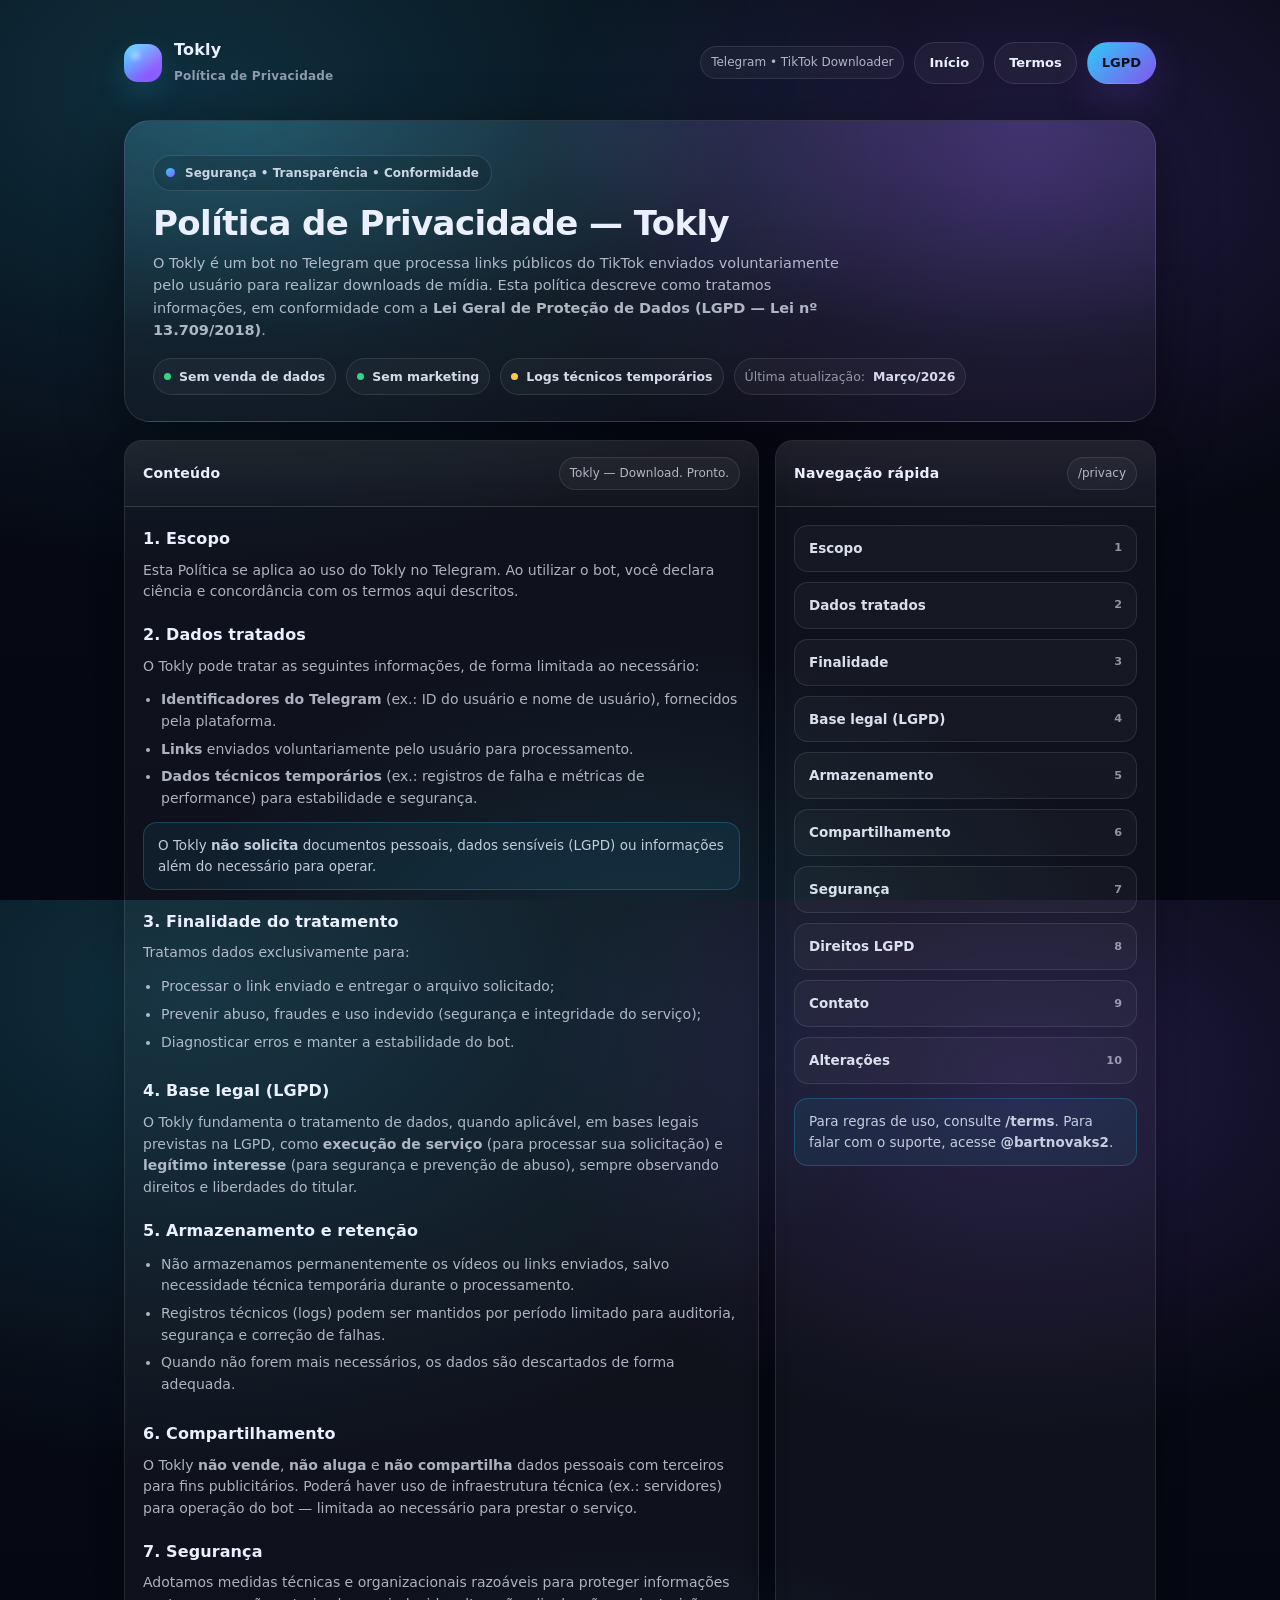
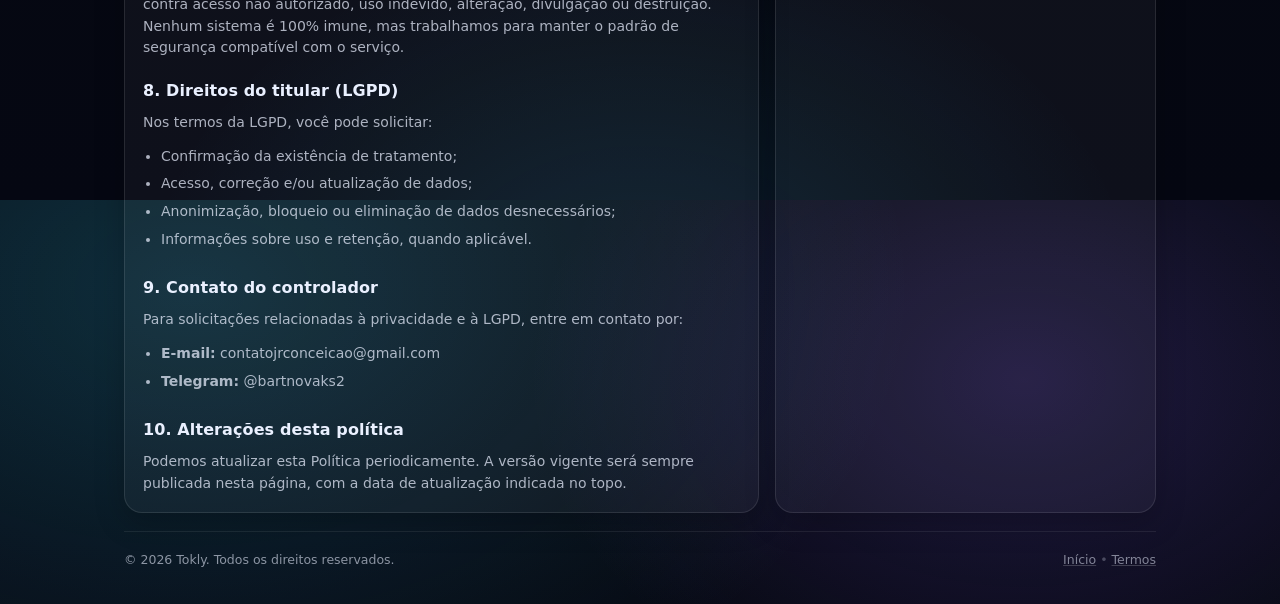
==== privacy/index.html @ ea81071b "Site do Tokly (home, privacy, terms)" ====
<!doctype html>
<html lang="pt-BR">
<head>
  <meta charset="utf-8" />
  <meta name="viewport" content="width=device-width,initial-scale=1" />
  <meta name="description" content="Política de Privacidade do Tokly — Bot de download de vídeos do TikTok no Telegram." />
  <title>Política de Privacidade — Tokly</title>

  <style>
    :root{
      --bg: #070A12;
      --text:#EAF0FF;
      --muted: rgba(234,240,255,.72);
      --muted2: rgba(234,240,255,.58);
      --line: rgba(255,255,255,.10);
      --card: rgba(255,255,255,.06);
      --card2: rgba(255,255,255,.10);
      --accent1:#31D3FF;
      --accent2:#8B5CFF;
      --ok:#32D583;
      --warn:#FEC84B;

      --radius: 18px;
      --shadow: 0 18px 60px rgba(0,0,0,.45);
      --max: 1080px;
    }

    *{box-sizing:border-box}
    html,body{height:100%}
    body{
      margin:0;
      font-family: ui-sans-serif, system-ui, -apple-system, Segoe UI, Roboto, Helvetica, Arial, "Apple Color Emoji","Segoe UI Emoji";
      background:
        radial-gradient(1200px 800px at 15% 10%, rgba(49,211,255,.18), transparent 60%),
        radial-gradient(900px 650px at 80% 20%, rgba(139,92,255,.20), transparent 55%),
        radial-gradient(900px 650px at 50% 110%, rgba(49,211,255,.12), transparent 55%),
        linear-gradient(180deg, var(--bg) 0%, #050712 100%);
      color:var(--text);
      line-height:1.55;
    }

    a{color:inherit}
    .wrap{max-width:var(--max); margin:0 auto; padding:24px}

    .topbar{
      display:flex; align-items:center; justify-content:space-between;
      gap:16px; padding:14px 0;
    }
    .brand{display:flex; align-items:center; gap:12px; font-weight:850; letter-spacing:.2px}
    .logo{
      width:38px; height:38px; border-radius:14px;
      background:
        radial-gradient(14px 14px at 30% 30%, rgba(255,255,255,.35), transparent 55%),
        linear-gradient(135deg, var(--accent1) 0%, var(--accent2) 70%);
      box-shadow: 0 12px 30px rgba(49,211,255,.16);
      position:relative; overflow:hidden;
    }
    .logo::after{
      content:"";
      position:absolute; inset:-2px;
      background: radial-gradient(120px 60px at 40% 0%, rgba(255,255,255,.25), transparent 55%);
      transform: rotate(-8deg);
    }

    .tag{
      font-size:12px; color:var(--muted);
      border:1px solid var(--line);
      background:rgba(255,255,255,.04);
      padding:6px 10px;
      border-radius:999px;
      white-space:nowrap;
    }

    .btn{
      display:inline-flex; align-items:center; justify-content:center;
      padding:10px 14px;
      border:1px solid var(--line);
      border-radius:999px;
      background:rgba(255,255,255,.04);
      color:var(--text);
      font-weight:700;
      font-size:13px;
      text-decoration:none;
      transition: transform .15s ease, background .15s ease, border-color .15s ease;
    }
    .btn:hover{transform: translateY(-1px); background:rgba(255,255,255,.06); border-color:rgba(255,255,255,.16)}
    .btn.primary{
      border-color: transparent;
      background: linear-gradient(135deg, rgba(49,211,255,.95), rgba(139,92,255,.92));
      color:#061021;
      box-shadow: 0 14px 40px rgba(139,92,255,.18);
    }

    .hero{
      margin-top:18px;
      border:1px solid var(--line);
      background:
        linear-gradient(180deg, rgba(255,255,255,.06), rgba(255,255,255,.03)),
        radial-gradient(900px 400px at 12% 0%, rgba(49,211,255,.20), transparent 55%),
        radial-gradient(900px 400px at 88% 0%, rgba(139,92,255,.22), transparent 55%);
      border-radius: calc(var(--radius) + 8px);
      box-shadow: var(--shadow);
      overflow:hidden;
    }
    .hero-inner{padding:34px 28px 26px}

    .kicker{
      display:inline-flex; gap:10px; align-items:center;
      font-size:12px; font-weight:800;
      color:rgba(234,240,255,.85);
      border:1px solid rgba(255,255,255,.12);
      background:rgba(0,0,0,.15);
      padding:8px 12px;
      border-radius:999px;
    }
    .kicker i{
      width:9px; height:9px; border-radius:999px;
      background: linear-gradient(135deg, var(--accent1), var(--accent2));
      box-shadow: 0 0 18px rgba(49,211,255,.35);
      display:inline-block;
    }

    h1{margin:14px 0 10px; font-size:34px; line-height:1.08; letter-spacing:-.6px}
    .sub{color:var(--muted); margin:0; max-width:75ch; font-size:14.5px}

    .meta{
      margin-top:16px;
      display:flex; flex-wrap:wrap; gap:10px;
      color:var(--muted2);
      font-size:12.5px;
    }
    .chip{
      display:inline-flex; align-items:center; gap:8px;
      padding:8px 10px;
      border-radius:999px;
      border:1px solid var(--line);
      background: rgba(255,255,255,.035);
    }
    .chip b{color:rgba(234,240,255,.9); font-weight:800}
    .dot{width:7px; height:7px; border-radius:99px; background:rgba(255,255,255,.25)}
    .dot.ok{background: var(--ok)}
    .dot.warn{background: var(--warn)}

    .grid{
      margin-top:18px;
      display:grid;
      grid-template-columns: 1.25fr .75fr;
      gap:16px;
    }

    .card{
      border:1px solid var(--line);
      background: rgba(255,255,255,.04);
      border-radius: var(--radius);
      box-shadow: 0 10px 30px rgba(0,0,0,.22);
      overflow:hidden;
    }
    .card .head{
      padding:16px 18px;
      border-bottom:1px solid var(--line);
      display:flex; align-items:center; justify-content:space-between;
      gap:12px;
      background: linear-gradient(180deg, rgba(255,255,255,.06), rgba(255,255,255,.02));
    }
    .card .head h2{
      margin:0;
      font-size:14px;
      letter-spacing:.2px;
      font-weight:850;
    }
    .card .body{padding:18px}
    .card p{margin:0 0 12px; color:var(--muted); font-size:14px}
    .card p:last-child{margin-bottom:0}
    .card ul{margin:10px 0 0; padding-left:18px; color:var(--muted); font-size:14px}
    .card li{margin:6px 0}

    .toc a{
      display:flex; align-items:center; justify-content:space-between;
      padding:12px 14px;
      border:1px solid var(--line);
      border-radius: 14px;
      background: rgba(255,255,255,.03);
      margin-bottom:10px;
      color:rgba(234,240,255,.92);
      font-weight:780;
      font-size:13.5px;
      text-decoration:none;
      transition: transform .15s ease, background .15s ease, border-color .15s ease;
    }
    .toc a:hover{transform: translateY(-1px); background: rgba(255,255,255,.05); border-color: rgba(255,255,255,.16)}
    .toc small{color:var(--muted2); font-weight:700}

    .section{scroll-margin-top: 18px; padding-top: 2px}

    .note{
      margin-top:12px;
      padding:12px 14px;
      border-radius: 14px;
      border:1px solid rgba(49,211,255,.22);
      background: rgba(49,211,255,.07);
      color: rgba(234,240,255,.82);
      font-size: 13.5px;
    }

    .footer{
      margin-top:18px;
      padding:18px 0 10px;
      color: var(--muted2);
      font-size: 12.5px;
      display:flex;
      flex-wrap:wrap;
      gap:10px;
      justify-content:space-between;
      align-items:center;
      border-top:1px solid rgba(255,255,255,.08);
    }
    .footer a{opacity:.9; text-decoration:underline; text-decoration-color: rgba(255,255,255,.22); color:inherit}
    .footer a:hover{opacity:1}

    @media (max-width: 920px){
      .grid{grid-template-columns: 1fr}
      h1{font-size:30px}
      .hero-inner{padding:28px 20px 22px}
    }
  </style>
</head>

<body>
  <div class="wrap">
    <header class="topbar">
      <div class="brand" aria-label="Tokly">
        <div class="logo" aria-hidden="true"></div>
        <div>
          <span>Tokly</span><br/>
          <span style="font-size:12px;color:var(--muted2)">Política de Privacidade</span>
        </div>
      </div>

      <div style="display:flex; gap:10px; align-items:center">
        <span class="tag">Telegram • TikTok Downloader</span>
        <a class="btn" href="/">Início</a>
        <a class="btn" href="/terms">Termos</a>
        <a class="btn primary" href="#direitos">LGPD</a>
      </div>
    </header>

    <section class="hero">
      <div class="hero-inner">
        <div class="kicker"><i></i> Segurança • Transparência • Conformidade</div>
        <h1>Política de Privacidade — Tokly</h1>
        <p class="sub">
          O Tokly é um bot no Telegram que processa links públicos do TikTok enviados voluntariamente pelo usuário
          para realizar downloads de mídia. Esta política descreve como tratamos informações, em conformidade com a
          <b>Lei Geral de Proteção de Dados (LGPD — Lei nº 13.709/2018)</b>.
        </p>

        <div class="meta" role="list">
          <div class="chip" role="listitem"><span class="dot ok"></span> <b>Sem venda de dados</b></div>
          <div class="chip" role="listitem"><span class="dot ok"></span> <b>Sem marketing</b></div>
          <div class="chip" role="listitem"><span class="dot warn"></span> <b>Logs técnicos temporários</b></div>
          <div class="chip" role="listitem">Última atualização: <b>Março/2026</b></div>
        </div>
      </div>
    </section>

    <div class="grid">
      <main class="card" aria-label="Conteúdo da política">
        <div class="head">
          <h2>Conteúdo</h2>
          <span class="tag">Tokly — Download. Pronto.</span>
        </div>

        <div class="body">
          <section id="escopo" class="section">
            <h3 style="margin:0 0 8px;font-size:16px;letter-spacing:.1px">1. Escopo</h3>
            <p>
              Esta Política se aplica ao uso do Tokly no Telegram. Ao utilizar o bot, você declara ciência e concordância
              com os termos aqui descritos.
            </p>
          </section>

          <section id="dados" class="section">
            <h3 style="margin:18px 0 8px;font-size:16px;letter-spacing:.1px">2. Dados tratados</h3>
            <p>O Tokly pode tratar as seguintes informações, de forma limitada ao necessário:</p>
            <ul>
              <li><b>Identificadores do Telegram</b> (ex.: ID do usuário e nome de usuário), fornecidos pela plataforma.</li>
              <li><b>Links</b> enviados voluntariamente pelo usuário para processamento.</li>
              <li><b>Dados técnicos temporários</b> (ex.: registros de falha e métricas de performance) para estabilidade e segurança.</li>
            </ul>
            <div class="note">
              O Tokly <b>não solicita</b> documentos pessoais, dados sensíveis (LGPD) ou informações além do necessário para operar.
            </div>
          </section>

          <section id="finalidade" class="section">
            <h3 style="margin:18px 0 8px;font-size:16px;letter-spacing:.1px">3. Finalidade do tratamento</h3>
            <p>Tratamos dados exclusivamente para:</p>
            <ul>
              <li>Processar o link enviado e entregar o arquivo solicitado;</li>
              <li>Prevenir abuso, fraudes e uso indevido (segurança e integridade do serviço);</li>
              <li>Diagnosticar erros e manter a estabilidade do bot.</li>
            </ul>
          </section>

          <section id="baselegal" class="section">
            <h3 style="margin:18px 0 8px;font-size:16px;letter-spacing:.1px">4. Base legal (LGPD)</h3>
            <p>
              O Tokly fundamenta o tratamento de dados, quando aplicável, em bases legais previstas na LGPD,
              como <b>execução de serviço</b> (para processar sua solicitação) e <b>legítimo interesse</b> (para segurança e prevenção de abuso),
              sempre observando direitos e liberdades do titular.
            </p>
          </section>

          <section id="armazenamento" class="section">
            <h3 style="margin:18px 0 8px;font-size:16px;letter-spacing:.1px">5. Armazenamento e retenção</h3>
            <ul>
              <li>Não armazenamos permanentemente os vídeos ou links enviados, salvo necessidade técnica temporária durante o processamento.</li>
              <li>Registros técnicos (logs) podem ser mantidos por período limitado para auditoria, segurança e correção de falhas.</li>
              <li>Quando não forem mais necessários, os dados são descartados de forma adequada.</li>
            </ul>
          </section>

          <section id="compartilhamento" class="section">
            <h3 style="margin:18px 0 8px;font-size:16px;letter-spacing:.1px">6. Compartilhamento</h3>
            <p>
              O Tokly <b>não vende</b>, <b>não aluga</b> e <b>não compartilha</b> dados pessoais com terceiros para fins publicitários.
              Poderá haver uso de infraestrutura técnica (ex.: servidores) para operação do bot — limitada ao necessário para prestar o serviço.
            </p>
          </section>

          <section id="seguranca" class="section">
            <h3 style="margin:18px 0 8px;font-size:16px;letter-spacing:.1px">7. Segurança</h3>
            <p>
              Adotamos medidas técnicas e organizacionais razoáveis para proteger informações contra acesso não autorizado,
              uso indevido, alteração, divulgação ou destruição. Nenhum sistema é 100% imune, mas trabalhamos para manter o padrão
              de segurança compatível com o serviço.
            </p>
          </section>

          <section id="direitos" class="section">
            <h3 style="margin:18px 0 8px;font-size:16px;letter-spacing:.1px">8. Direitos do titular (LGPD)</h3>
            <p>Nos termos da LGPD, você pode solicitar:</p>
            <ul>
              <li>Confirmação da existência de tratamento;</li>
              <li>Acesso, correção e/ou atualização de dados;</li>
              <li>Anonimização, bloqueio ou eliminação de dados desnecessários;</li>
              <li>Informações sobre uso e retenção, quando aplicável.</li>
            </ul>
          </section>

          <section id="contato" class="section">
            <h3 style="margin:18px 0 8px;font-size:16px;letter-spacing:.1px">9. Contato do controlador</h3>
            <p>Para solicitações relacionadas à privacidade e à LGPD, entre em contato por:</p>
            <ul>
              <li><b>E-mail:</b> contatojrconceicao@gmail.com</li>
              <li><b>Telegram:</b> @bartnovaks2</li>
            </ul>
          </section>

          <section id="alteracoes" class="section">
            <h3 style="margin:18px 0 8px;font-size:16px;letter-spacing:.1px">10. Alterações desta política</h3>
            <p>
              Podemos atualizar esta Política periodicamente. A versão vigente será sempre publicada nesta página,
              com a data de atualização indicada no topo.
            </p>
          </section>
        </div>
      </main>

      <aside class="card" aria-label="Navegação rápida">
        <div class="head">
          <h2>Navegação rápida</h2>
          <span class="tag">/privacy</span>
        </div>
        <div class="body toc">
          <a href="#escopo">Escopo <small>1</small></a>
          <a href="#dados">Dados tratados <small>2</small></a>
          <a href="#finalidade">Finalidade <small>3</small></a>
          <a href="#baselegal">Base legal (LGPD) <small>4</small></a>
          <a href="#armazenamento">Armazenamento <small>5</small></a>
          <a href="#compartilhamento">Compartilhamento <small>6</small></a>
          <a href="#seguranca">Segurança <small>7</small></a>
          <a href="#direitos">Direitos LGPD <small>8</small></a>
          <a href="#contato">Contato <small>9</small></a>
          <a href="#alteracoes">Alterações <small>10</small></a>

          <div class="note" style="margin-top:14px">
            Para regras de uso, consulte <b>/terms</b>. Para falar com o suporte, acesse <b>@bartnovaks2</b>.
          </div>
        </div>
      </aside>
    </div>

    <footer class="footer">
      <div>© <span id="y"></span> Tokly. Todos os direitos reservados.</div>
      <div>
        <a href="/">Início</a>
        <span style="opacity:.45"> • </span>
        <a href="/terms">Termos</a>
      </div>
    </footer>
  </div>

  <script>
    document.getElementById("y").textContent = new Date().getFullYear();
  </script>
</body>
</html>
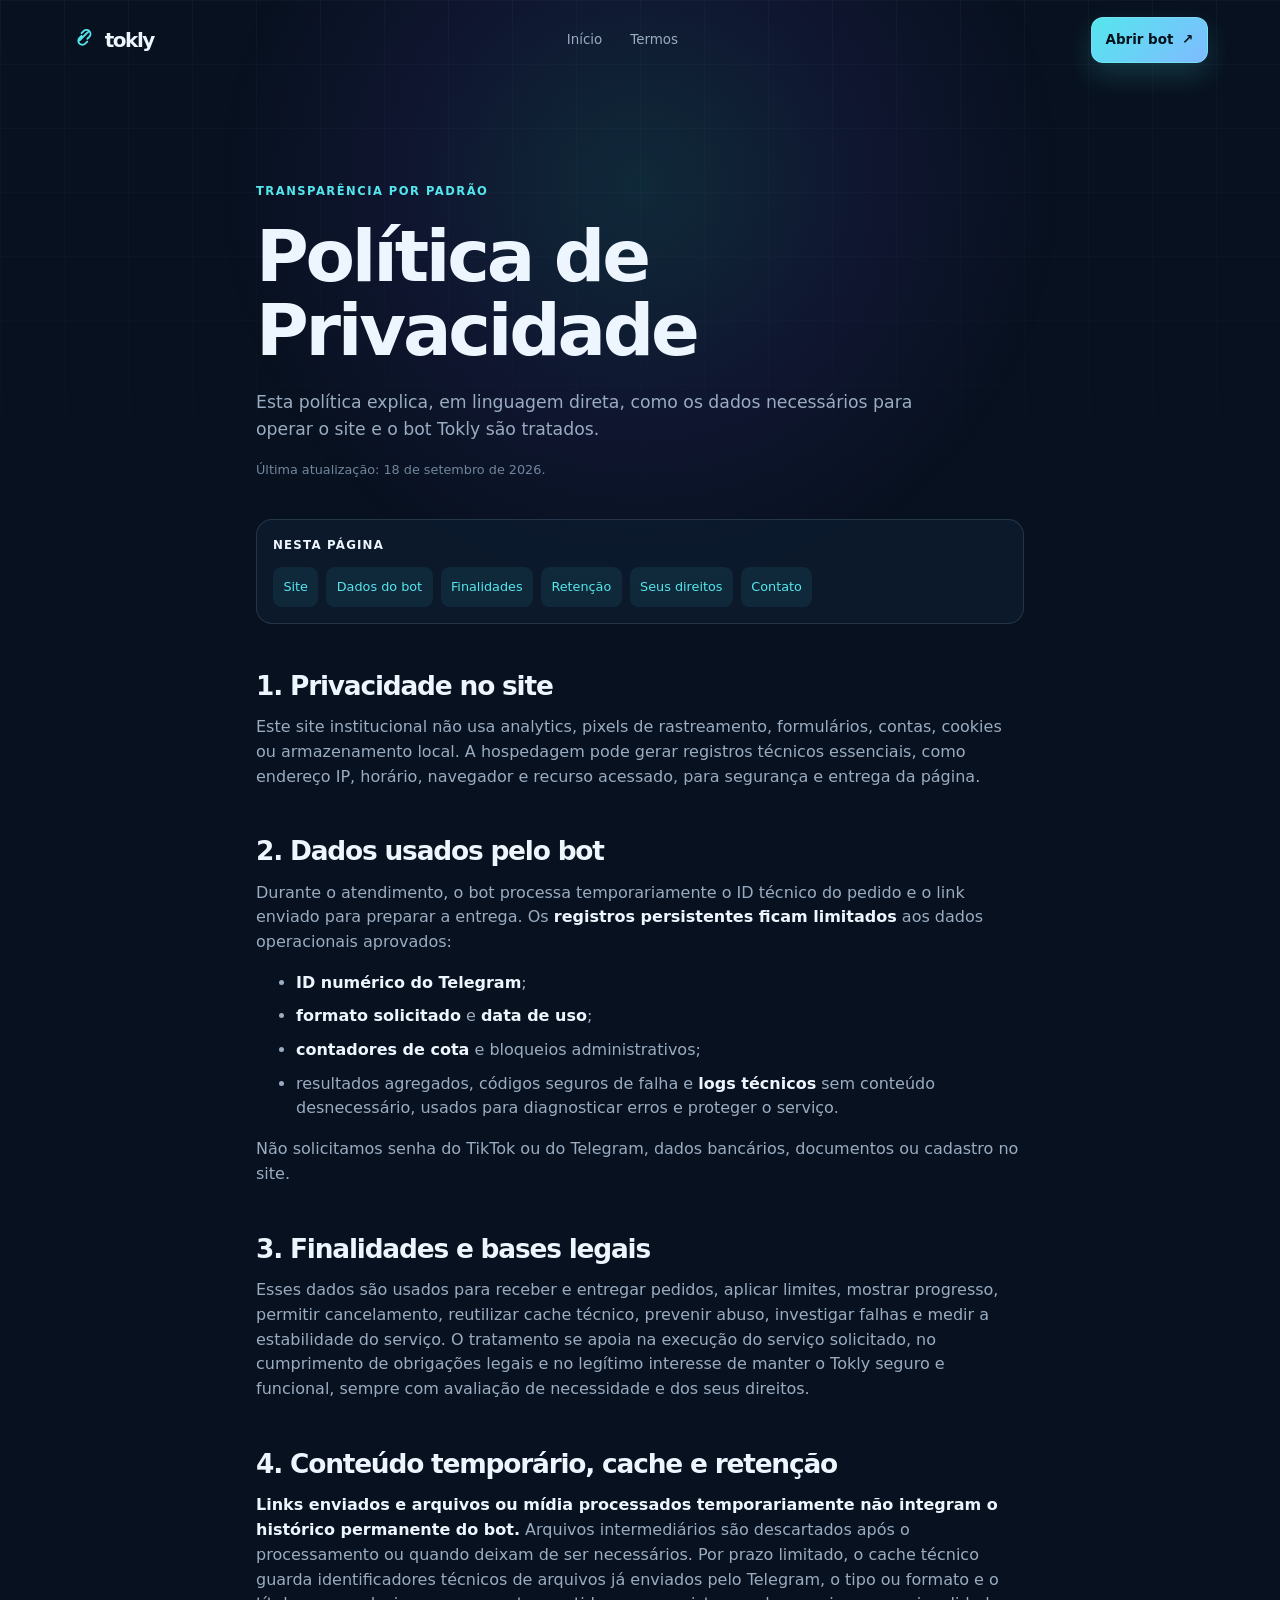
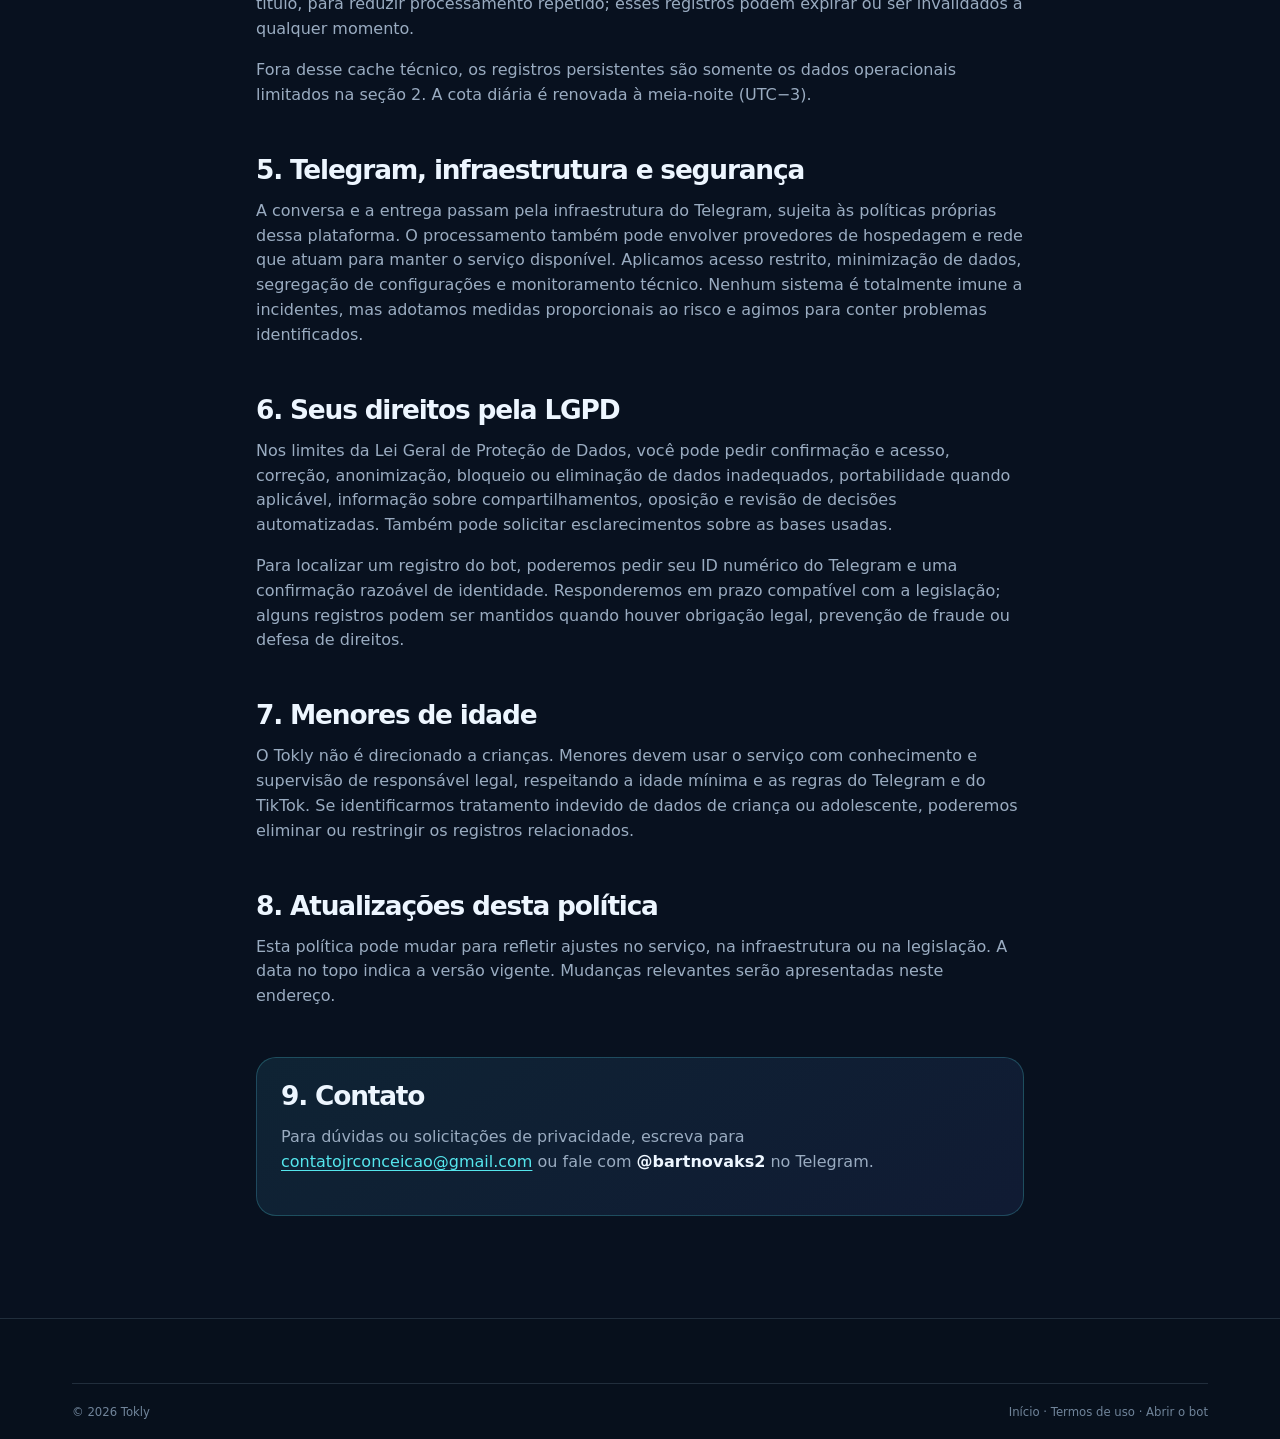
==== commit 547ba8c3: "Atualiza site do Tokly" ====
--- a/privacy/index.html
+++ b/privacy/index.html
@@ -1,408 +1,70 @@
 <!doctype html>
 <html lang="pt-BR">
-<head>
-  <meta charset="utf-8" />
-  <meta name="viewport" content="width=device-width,initial-scale=1" />
-  <meta name="description" content="Política de Privacidade do Tokly — Bot de download de vídeos do TikTok no Telegram." />
-  <title>Política de Privacidade — Tokly</title>
-
-  <style>
-    :root{
-      --bg: #070A12;
-      --text:#EAF0FF;
-      --muted: rgba(234,240,255,.72);
-      --muted2: rgba(234,240,255,.58);
-      --line: rgba(255,255,255,.10);
-      --card: rgba(255,255,255,.06);
-      --card2: rgba(255,255,255,.10);
-      --accent1:#31D3FF;
-      --accent2:#8B5CFF;
-      --ok:#32D583;
-      --warn:#FEC84B;
-
-      --radius: 18px;
-      --shadow: 0 18px 60px rgba(0,0,0,.45);
-      --max: 1080px;
-    }
-
-    *{box-sizing:border-box}
-    html,body{height:100%}
-    body{
-      margin:0;
-      font-family: ui-sans-serif, system-ui, -apple-system, Segoe UI, Roboto, Helvetica, Arial, "Apple Color Emoji","Segoe UI Emoji";
-      background:
-        radial-gradient(1200px 800px at 15% 10%, rgba(49,211,255,.18), transparent 60%),
-        radial-gradient(900px 650px at 80% 20%, rgba(139,92,255,.20), transparent 55%),
-        radial-gradient(900px 650px at 50% 110%, rgba(49,211,255,.12), transparent 55%),
-        linear-gradient(180deg, var(--bg) 0%, #050712 100%);
-      color:var(--text);
-      line-height:1.55;
-    }
-
-    a{color:inherit}
-    .wrap{max-width:var(--max); margin:0 auto; padding:24px}
-
-    .topbar{
-      display:flex; align-items:center; justify-content:space-between;
-      gap:16px; padding:14px 0;
-    }
-    .brand{display:flex; align-items:center; gap:12px; font-weight:850; letter-spacing:.2px}
-    .logo{
-      width:38px; height:38px; border-radius:14px;
-      background:
-        radial-gradient(14px 14px at 30% 30%, rgba(255,255,255,.35), transparent 55%),
-        linear-gradient(135deg, var(--accent1) 0%, var(--accent2) 70%);
-      box-shadow: 0 12px 30px rgba(49,211,255,.16);
-      position:relative; overflow:hidden;
-    }
-    .logo::after{
-      content:"";
-      position:absolute; inset:-2px;
-      background: radial-gradient(120px 60px at 40% 0%, rgba(255,255,255,.25), transparent 55%);
-      transform: rotate(-8deg);
-    }
-
-    .tag{
-      font-size:12px; color:var(--muted);
-      border:1px solid var(--line);
-      background:rgba(255,255,255,.04);
-      padding:6px 10px;
-      border-radius:999px;
-      white-space:nowrap;
-    }
-
-    .btn{
-      display:inline-flex; align-items:center; justify-content:center;
-      padding:10px 14px;
-      border:1px solid var(--line);
-      border-radius:999px;
-      background:rgba(255,255,255,.04);
-      color:var(--text);
-      font-weight:700;
-      font-size:13px;
-      text-decoration:none;
-      transition: transform .15s ease, background .15s ease, border-color .15s ease;
-    }
-    .btn:hover{transform: translateY(-1px); background:rgba(255,255,255,.06); border-color:rgba(255,255,255,.16)}
-    .btn.primary{
-      border-color: transparent;
-      background: linear-gradient(135deg, rgba(49,211,255,.95), rgba(139,92,255,.92));
-      color:#061021;
-      box-shadow: 0 14px 40px rgba(139,92,255,.18);
-    }
-
-    .hero{
-      margin-top:18px;
-      border:1px solid var(--line);
-      background:
-        linear-gradient(180deg, rgba(255,255,255,.06), rgba(255,255,255,.03)),
-        radial-gradient(900px 400px at 12% 0%, rgba(49,211,255,.20), transparent 55%),
-        radial-gradient(900px 400px at 88% 0%, rgba(139,92,255,.22), transparent 55%);
-      border-radius: calc(var(--radius) + 8px);
-      box-shadow: var(--shadow);
-      overflow:hidden;
-    }
-    .hero-inner{padding:34px 28px 26px}
-
-    .kicker{
-      display:inline-flex; gap:10px; align-items:center;
-      font-size:12px; font-weight:800;
-      color:rgba(234,240,255,.85);
-      border:1px solid rgba(255,255,255,.12);
-      background:rgba(0,0,0,.15);
-      padding:8px 12px;
-      border-radius:999px;
-    }
-    .kicker i{
-      width:9px; height:9px; border-radius:999px;
-      background: linear-gradient(135deg, var(--accent1), var(--accent2));
-      box-shadow: 0 0 18px rgba(49,211,255,.35);
-      display:inline-block;
-    }
-
-    h1{margin:14px 0 10px; font-size:34px; line-height:1.08; letter-spacing:-.6px}
-    .sub{color:var(--muted); margin:0; max-width:75ch; font-size:14.5px}
-
-    .meta{
-      margin-top:16px;
-      display:flex; flex-wrap:wrap; gap:10px;
-      color:var(--muted2);
-      font-size:12.5px;
-    }
-    .chip{
-      display:inline-flex; align-items:center; gap:8px;
-      padding:8px 10px;
-      border-radius:999px;
-      border:1px solid var(--line);
-      background: rgba(255,255,255,.035);
-    }
-    .chip b{color:rgba(234,240,255,.9); font-weight:800}
-    .dot{width:7px; height:7px; border-radius:99px; background:rgba(255,255,255,.25)}
-    .dot.ok{background: var(--ok)}
-    .dot.warn{background: var(--warn)}
-
-    .grid{
-      margin-top:18px;
-      display:grid;
-      grid-template-columns: 1.25fr .75fr;
-      gap:16px;
-    }
-
-    .card{
-      border:1px solid var(--line);
-      background: rgba(255,255,255,.04);
-      border-radius: var(--radius);
-      box-shadow: 0 10px 30px rgba(0,0,0,.22);
-      overflow:hidden;
-    }
-    .card .head{
-      padding:16px 18px;
-      border-bottom:1px solid var(--line);
-      display:flex; align-items:center; justify-content:space-between;
-      gap:12px;
-      background: linear-gradient(180deg, rgba(255,255,255,.06), rgba(255,255,255,.02));
-    }
-    .card .head h2{
-      margin:0;
-      font-size:14px;
-      letter-spacing:.2px;
-      font-weight:850;
-    }
-    .card .body{padding:18px}
-    .card p{margin:0 0 12px; color:var(--muted); font-size:14px}
-    .card p:last-child{margin-bottom:0}
-    .card ul{margin:10px 0 0; padding-left:18px; color:var(--muted); font-size:14px}
-    .card li{margin:6px 0}
-
-    .toc a{
-      display:flex; align-items:center; justify-content:space-between;
-      padding:12px 14px;
-      border:1px solid var(--line);
-      border-radius: 14px;
-      background: rgba(255,255,255,.03);
-      margin-bottom:10px;
-      color:rgba(234,240,255,.92);
-      font-weight:780;
-      font-size:13.5px;
-      text-decoration:none;
-      transition: transform .15s ease, background .15s ease, border-color .15s ease;
-    }
-    .toc a:hover{transform: translateY(-1px); background: rgba(255,255,255,.05); border-color: rgba(255,255,255,.16)}
-    .toc small{color:var(--muted2); font-weight:700}
-
-    .section{scroll-margin-top: 18px; padding-top: 2px}
-
-    .note{
-      margin-top:12px;
-      padding:12px 14px;
-      border-radius: 14px;
-      border:1px solid rgba(49,211,255,.22);
-      background: rgba(49,211,255,.07);
-      color: rgba(234,240,255,.82);
-      font-size: 13.5px;
-    }
-
-    .footer{
-      margin-top:18px;
-      padding:18px 0 10px;
-      color: var(--muted2);
-      font-size: 12.5px;
-      display:flex;
-      flex-wrap:wrap;
-      gap:10px;
-      justify-content:space-between;
-      align-items:center;
-      border-top:1px solid rgba(255,255,255,.08);
-    }
-    .footer a{opacity:.9; text-decoration:underline; text-decoration-color: rgba(255,255,255,.22); color:inherit}
-    .footer a:hover{opacity:1}
-
-    @media (max-width: 920px){
-      .grid{grid-template-columns: 1fr}
-      h1{font-size:30px}
-      .hero-inner{padding:28px 20px 22px}
-    }
-  </style>
-</head>
-
-<body>
-  <div class="wrap">
-    <header class="topbar">
-      <div class="brand" aria-label="Tokly">
-        <div class="logo" aria-hidden="true"></div>
-        <div>
-          <span>Tokly</span><br/>
-          <span style="font-size:12px;color:var(--muted2)">Política de Privacidade</span>
-        </div>
-      </div>
-
-      <div style="display:flex; gap:10px; align-items:center">
-        <span class="tag">Telegram • TikTok Downloader</span>
-        <a class="btn" href="/">Início</a>
-        <a class="btn" href="/terms">Termos</a>
-        <a class="btn primary" href="#direitos">LGPD</a>
+  <head>
+    <meta charset="utf-8">
+    <meta name="viewport" content="width=device-width, initial-scale=1">
+    <meta name="theme-color" content="#08111f">
+    <meta name="description" content="Entenda quais dados o Tokly usa para operar o bot, por quanto tempo são mantidos e como exercer seus direitos de privacidade.">
+    <meta name="robots" content="index, follow">
+    <title>Política de Privacidade — Tokly</title>
+    <link rel="canonical" href="https://toklybot.netlify.app/privacy/">
+    <link rel="icon" href="../assets/favicon.svg" type="image/svg+xml">
+    <link rel="manifest" href="../site.webmanifest">
+    <meta property="og:type" content="website">
+    <meta property="og:locale" content="pt_BR">
+    <meta property="og:site_name" content="Tokly">
+    <meta property="og:title" content="Política de Privacidade — Tokly">
+    <meta property="og:description" content="Dados operacionais, retenção e direitos de privacidade no Tokly.">
+    <meta property="og:url" content="https://toklybot.netlify.app/privacy/">
+    <meta name="twitter:card" content="summary">
+    <meta name="twitter:title" content="Política de Privacidade — Tokly">
+    <meta name="twitter:description" content="Como o Tokly trata dados para entregar o serviço pelo Telegram.">
+    <link rel="stylesheet" href="../styles.css">
+  </head>
+  <body>
+    <a class="skip-link" href="#conteudo">Pular para o conteúdo</a>
+    <div class="page-glow" aria-hidden="true"></div>
+    <header class="site-header">
+      <div class="container header-inner">
+        <a class="brand" href="../" aria-label="Tokly, página inicial">
+          <svg class="brand-mark" viewBox="0 0 32 32" aria-hidden="true"><path d="M12.3 10.1 9.7 12.7a5.2 5.2 0 0 0 7.4 7.4l2.6-2.6m.1-3.6 2.5-2.5a5.2 5.2 0 0 0-7.4-7.4l-2.5 2.5m-2.5 9.3 12.2-12.2"/></svg>
+          <span>tokly</span>
+        </a>
+        <nav class="legal-nav" aria-label="Páginas institucionais"><a href="../">Início</a><a href="../terms/">Termos</a></nav>
+        <a class="button button-small" href="https://t.me/toklyappbot" target="_blank" rel="noopener noreferrer">Abrir bot <span aria-hidden="true">↗</span></a>
       </div>
     </header>
 
-    <section class="hero">
-      <div class="hero-inner">
-        <div class="kicker"><i></i> Segurança • Transparência • Conformidade</div>
-        <h1>Política de Privacidade — Tokly</h1>
-        <p class="sub">
-          O Tokly é um bot no Telegram que processa links públicos do TikTok enviados voluntariamente pelo usuário
-          para realizar downloads de mídia. Esta política descreve como tratamos informações, em conformidade com a
-          <b>Lei Geral de Proteção de Dados (LGPD — Lei nº 13.709/2018)</b>.
-        </p>
+    <main id="conteudo" class="legal-shell">
+      <p class="eyebrow">Transparência por padrão</p>
+      <h1>Política de Privacidade</h1>
+      <p class="legal-intro">Esta política explica, em linguagem direta, como os dados necessários para operar o site e o bot Tokly são tratados.</p>
+      <p class="legal-updated">Última atualização: <time datetime="2026-09-18">18 de setembro de 2026</time>.</p>
 
-        <div class="meta" role="list">
-          <div class="chip" role="listitem"><span class="dot ok"></span> <b>Sem venda de dados</b></div>
-          <div class="chip" role="listitem"><span class="dot ok"></span> <b>Sem marketing</b></div>
-          <div class="chip" role="listitem"><span class="dot warn"></span> <b>Logs técnicos temporários</b></div>
-          <div class="chip" role="listitem">Última atualização: <b>Março/2026</b></div>
-        </div>
-      </div>
-    </section>
+      <nav class="legal-index" aria-label="Nesta política">
+        <strong>Nesta página</strong>
+        <a href="#site">Site</a><a href="#dados">Dados do bot</a><a href="#finalidades">Finalidades</a><a href="#retencao">Retenção</a><a href="#direitos">Seus direitos</a><a href="#contato">Contato</a>
+      </nav>
 
-    <div class="grid">
-      <main class="card" aria-label="Conteúdo da política">
-        <div class="head">
-          <h2>Conteúdo</h2>
-          <span class="tag">Tokly — Download. Pronto.</span>
-        </div>
+      <section id="site"><h2>1. Privacidade no site</h2><p>Este site institucional não usa analytics, pixels de rastreamento, formulários, contas, cookies ou armazenamento local. A hospedagem pode gerar registros técnicos essenciais, como endereço IP, horário, navegador e recurso acessado, para segurança e entrega da página.</p></section>
 
-        <div class="body">
-          <section id="escopo" class="section">
-            <h3 style="margin:0 0 8px;font-size:16px;letter-spacing:.1px">1. Escopo</h3>
-            <p>
-              Esta Política se aplica ao uso do Tokly no Telegram. Ao utilizar o bot, você declara ciência e concordância
-              com os termos aqui descritos.
-            </p>
-          </section>
+      <section id="dados"><h2>2. Dados usados pelo bot</h2><p>Durante o atendimento, o bot processa temporariamente o ID técnico do pedido e o link enviado para preparar a entrega. Os <strong>registros persistentes ficam limitados</strong> aos dados operacionais aprovados:</p><ul><li><strong>ID numérico do Telegram</strong>;</li><li><strong>formato solicitado</strong> e <strong>data de uso</strong>;</li><li><strong>contadores de cota</strong> e bloqueios administrativos;</li><li>resultados agregados, códigos seguros de falha e <strong>logs técnicos</strong> sem conteúdo desnecessário, usados para diagnosticar erros e proteger o serviço.</li></ul><p>Não solicitamos senha do TikTok ou do Telegram, dados bancários, documentos ou cadastro no site.</p></section>
 
-          <section id="dados" class="section">
-            <h3 style="margin:18px 0 8px;font-size:16px;letter-spacing:.1px">2. Dados tratados</h3>
-            <p>O Tokly pode tratar as seguintes informações, de forma limitada ao necessário:</p>
-            <ul>
-              <li><b>Identificadores do Telegram</b> (ex.: ID do usuário e nome de usuário), fornecidos pela plataforma.</li>
-              <li><b>Links</b> enviados voluntariamente pelo usuário para processamento.</li>
-              <li><b>Dados técnicos temporários</b> (ex.: registros de falha e métricas de performance) para estabilidade e segurança.</li>
-            </ul>
-            <div class="note">
-              O Tokly <b>não solicita</b> documentos pessoais, dados sensíveis (LGPD) ou informações além do necessário para operar.
-            </div>
-          </section>
+      <section id="finalidades"><h2>3. Finalidades e bases legais</h2><p>Esses dados são usados para receber e entregar pedidos, aplicar limites, mostrar progresso, permitir cancelamento, reutilizar cache técnico, prevenir abuso, investigar falhas e medir a estabilidade do serviço. O tratamento se apoia na execução do serviço solicitado, no cumprimento de obrigações legais e no legítimo interesse de manter o Tokly seguro e funcional, sempre com avaliação de necessidade e dos seus direitos.</p></section>
 
-          <section id="finalidade" class="section">
-            <h3 style="margin:18px 0 8px;font-size:16px;letter-spacing:.1px">3. Finalidade do tratamento</h3>
-            <p>Tratamos dados exclusivamente para:</p>
-            <ul>
-              <li>Processar o link enviado e entregar o arquivo solicitado;</li>
-              <li>Prevenir abuso, fraudes e uso indevido (segurança e integridade do serviço);</li>
-              <li>Diagnosticar erros e manter a estabilidade do bot.</li>
-            </ul>
-          </section>
+      <section id="retencao"><h2>4. Conteúdo temporário, cache e retenção</h2><p><strong>Links enviados e arquivos ou mídia processados temporariamente não integram o histórico permanente do bot.</strong> Arquivos intermediários são descartados após o processamento ou quando deixam de ser necessários. Por prazo limitado, o cache técnico guarda identificadores técnicos de arquivos já enviados pelo Telegram, o tipo ou formato e o título, para reduzir processamento repetido; esses registros podem expirar ou ser invalidados a qualquer momento.</p><p>Fora desse cache técnico, os registros persistentes são somente os dados operacionais limitados na seção 2. A cota diária é renovada à meia-noite (UTC−3).</p></section>
 
-          <section id="baselegal" class="section">
-            <h3 style="margin:18px 0 8px;font-size:16px;letter-spacing:.1px">4. Base legal (LGPD)</h3>
-            <p>
-              O Tokly fundamenta o tratamento de dados, quando aplicável, em bases legais previstas na LGPD,
-              como <b>execução de serviço</b> (para processar sua solicitação) e <b>legítimo interesse</b> (para segurança e prevenção de abuso),
-              sempre observando direitos e liberdades do titular.
-            </p>
-          </section>
+      <section id="infraestrutura"><h2>5. Telegram, infraestrutura e segurança</h2><p>A conversa e a entrega passam pela infraestrutura do Telegram, sujeita às políticas próprias dessa plataforma. O processamento também pode envolver provedores de hospedagem e rede que atuam para manter o serviço disponível. Aplicamos acesso restrito, minimização de dados, segregação de configurações e monitoramento técnico. Nenhum sistema é totalmente imune a incidentes, mas adotamos medidas proporcionais ao risco e agimos para conter problemas identificados.</p></section>
 
-          <section id="armazenamento" class="section">
-            <h3 style="margin:18px 0 8px;font-size:16px;letter-spacing:.1px">5. Armazenamento e retenção</h3>
-            <ul>
-              <li>Não armazenamos permanentemente os vídeos ou links enviados, salvo necessidade técnica temporária durante o processamento.</li>
-              <li>Registros técnicos (logs) podem ser mantidos por período limitado para auditoria, segurança e correção de falhas.</li>
-              <li>Quando não forem mais necessários, os dados são descartados de forma adequada.</li>
-            </ul>
-          </section>
+      <section id="direitos"><h2>6. Seus direitos pela LGPD</h2><p>Nos limites da Lei Geral de Proteção de Dados, você pode pedir confirmação e acesso, correção, anonimização, bloqueio ou eliminação de dados inadequados, portabilidade quando aplicável, informação sobre compartilhamentos, oposição e revisão de decisões automatizadas. Também pode solicitar esclarecimentos sobre as bases usadas.</p><p>Para localizar um registro do bot, poderemos pedir seu ID numérico do Telegram e uma confirmação razoável de identidade. Responderemos em prazo compatível com a legislação; alguns registros podem ser mantidos quando houver obrigação legal, prevenção de fraude ou defesa de direitos.</p></section>
 
-          <section id="compartilhamento" class="section">
-            <h3 style="margin:18px 0 8px;font-size:16px;letter-spacing:.1px">6. Compartilhamento</h3>
-            <p>
-              O Tokly <b>não vende</b>, <b>não aluga</b> e <b>não compartilha</b> dados pessoais com terceiros para fins publicitários.
-              Poderá haver uso de infraestrutura técnica (ex.: servidores) para operação do bot — limitada ao necessário para prestar o serviço.
-            </p>
-          </section>
+      <section id="menores"><h2>7. Menores de idade</h2><p>O Tokly não é direcionado a crianças. Menores devem usar o serviço com conhecimento e supervisão de responsável legal, respeitando a idade mínima e as regras do Telegram e do TikTok. Se identificarmos tratamento indevido de dados de criança ou adolescente, poderemos eliminar ou restringir os registros relacionados.</p></section>
 
-          <section id="seguranca" class="section">
-            <h3 style="margin:18px 0 8px;font-size:16px;letter-spacing:.1px">7. Segurança</h3>
-            <p>
-              Adotamos medidas técnicas e organizacionais razoáveis para proteger informações contra acesso não autorizado,
-              uso indevido, alteração, divulgação ou destruição. Nenhum sistema é 100% imune, mas trabalhamos para manter o padrão
-              de segurança compatível com o serviço.
-            </p>
-          </section>
+      <section id="alteracoes"><h2>8. Atualizações desta política</h2><p>Esta política pode mudar para refletir ajustes no serviço, na infraestrutura ou na legislação. A data no topo indica a versão vigente. Mudanças relevantes serão apresentadas neste endereço.</p></section>
 
-          <section id="direitos" class="section">
-            <h3 style="margin:18px 0 8px;font-size:16px;letter-spacing:.1px">8. Direitos do titular (LGPD)</h3>
-            <p>Nos termos da LGPD, você pode solicitar:</p>
-            <ul>
-              <li>Confirmação da existência de tratamento;</li>
-              <li>Acesso, correção e/ou atualização de dados;</li>
-              <li>Anonimização, bloqueio ou eliminação de dados desnecessários;</li>
-              <li>Informações sobre uso e retenção, quando aplicável.</li>
-            </ul>
-          </section>
+      <section id="contato" class="legal-contact"><h2>9. Contato</h2><p>Para dúvidas ou solicitações de privacidade, escreva para <a href="mailto:contatojrconceicao@gmail.com">contatojrconceicao@gmail.com</a> ou fale com <strong>@bartnovaks2</strong> no Telegram.</p></section>
+    </main>
 
-          <section id="contato" class="section">
-            <h3 style="margin:18px 0 8px;font-size:16px;letter-spacing:.1px">9. Contato do controlador</h3>
-            <p>Para solicitações relacionadas à privacidade e à LGPD, entre em contato por:</p>
-            <ul>
-              <li><b>E-mail:</b> contatojrconceicao@gmail.com</li>
-              <li><b>Telegram:</b> @bartnovaks2</li>
-            </ul>
-          </section>
-
-          <section id="alteracoes" class="section">
-            <h3 style="margin:18px 0 8px;font-size:16px;letter-spacing:.1px">10. Alterações desta política</h3>
-            <p>
-              Podemos atualizar esta Política periodicamente. A versão vigente será sempre publicada nesta página,
-              com a data de atualização indicada no topo.
-            </p>
-          </section>
-        </div>
-      </main>
-
-      <aside class="card" aria-label="Navegação rápida">
-        <div class="head">
-          <h2>Navegação rápida</h2>
-          <span class="tag">/privacy</span>
-        </div>
-        <div class="body toc">
-          <a href="#escopo">Escopo <small>1</small></a>
-          <a href="#dados">Dados tratados <small>2</small></a>
-          <a href="#finalidade">Finalidade <small>3</small></a>
-          <a href="#baselegal">Base legal (LGPD) <small>4</small></a>
-          <a href="#armazenamento">Armazenamento <small>5</small></a>
-          <a href="#compartilhamento">Compartilhamento <small>6</small></a>
-          <a href="#seguranca">Segurança <small>7</small></a>
-          <a href="#direitos">Direitos LGPD <small>8</small></a>
-          <a href="#contato">Contato <small>9</small></a>
-          <a href="#alteracoes">Alterações <small>10</small></a>
-
-          <div class="note" style="margin-top:14px">
-            Para regras de uso, consulte <b>/terms</b>. Para falar com o suporte, acesse <b>@bartnovaks2</b>.
-          </div>
-        </div>
-      </aside>
-    </div>
-
-    <footer class="footer">
-      <div>© <span id="y"></span> Tokly. Todos os direitos reservados.</div>
-      <div>
-        <a href="/">Início</a>
-        <span style="opacity:.45"> • </span>
-        <a href="/terms">Termos</a>
-      </div>
-    </footer>
-  </div>
-
-  <script>
-    document.getElementById("y").textContent = new Date().getFullYear();
-  </script>
-</body>
-</html>+    <footer class="site-footer"><div class="container footer-bottom"><span>© 2026 Tokly</span><span><a href="../">Início</a> · <a href="../terms/">Termos de uso</a> · <a href="https://t.me/toklyappbot" target="_blank" rel="noopener noreferrer">Abrir o bot</a></span></div></footer>
+  </body>
+</html>
--- a/styles.css
+++ b/styles.css
@@ -0,0 +1,151 @@
+:root {
+  color-scheme: dark;
+  --ink: #edf6ff;
+  --muted: #9aacc1;
+  --canvas: #08111f;
+  --surface: #0e1a2b;
+  --surface-raised: #12233a;
+  --line: rgb(178 211 241 / 15%);
+  --cyan: #55e6ed;
+  --violet: #a58bff;
+  --green: #79e5bb;
+  --danger: #ff9bb3;
+  --radius: 1.25rem;
+  --shadow: 0 1.25rem 4rem rgb(0 0 0 / 25%);
+  --ease: 180ms ease;
+}
+
+* { box-sizing: border-box; }
+
+html { scroll-behavior: smooth; scroll-padding-top: 5.5rem; }
+
+body { min-width: 20rem; margin: 0; overflow-x: hidden; background: var(--canvas); color: var(--ink); font-family: Inter, ui-sans-serif, system-ui, -apple-system, BlinkMacSystemFont, "Segoe UI", sans-serif; font-size: 1rem; line-height: 1.55; overflow-wrap: anywhere; }
+
+body::before { position: fixed; z-index: -2; inset: 0; background-image: linear-gradient(rgb(163 203 236 / 4%) 1px, transparent 1px), linear-gradient(90deg, rgb(163 203 236 / 4%) 1px, transparent 1px); background-size: 4rem 4rem; content: ""; mask-image: linear-gradient(to bottom, black, transparent 68%); }
+
+a { color: inherit; text-decoration: none; }
+
+button, a, summary { -webkit-tap-highlight-color: transparent; }
+
+svg, img { display: block; max-width: 100%; }
+
+h1, h2, h3, p { margin-top: 0; }
+
+h1, h2, h3 { letter-spacing: -0.045em; line-height: 1.03; }
+
+h1 { max-width: 12ch; margin-bottom: 1.35rem; font-size: clamp(2.8rem, 7vw, 5.8rem); }
+
+h1 em { color: var(--cyan); font-style: normal; }
+
+h2 { margin-bottom: 1rem; font-size: clamp(2.05rem, 4vw, 3.5rem); }
+
+h3 { margin-bottom: .55rem; font-size: 1.15rem; }
+
+p { color: var(--muted); }
+
+:focus-visible { outline: .2rem solid var(--cyan); outline-offset: .25rem; }
+
+.container { width: min(100% - 3rem, 71rem); margin-inline: auto; }
+
+.skip-link { position: fixed; z-index: 20; top: .75rem; left: .75rem; transform: translateY(-150%); padding: .6rem .85rem; border-radius: .5rem; background: var(--cyan); color: #00151e; font-weight: 750; transition: transform var(--ease); }
+.skip-link:focus { transform: translateY(0); }
+
+.page-glow { position: absolute; z-index: -1; top: -16rem; left: 50%; width: 55rem; max-width: 115vw; aspect-ratio: 1; transform: translateX(-50%); border-radius: 50%; background: radial-gradient(circle, rgb(67 208 231 / 13%), rgb(104 79 245 / 8%) 38%, transparent 68%); pointer-events: none; }
+
+.site-header { position: relative; z-index: 4; border-bottom: 1px solid transparent; }
+.header-inner { display: flex; min-height: 5rem; align-items: center; justify-content: space-between; gap: 1rem; }
+.brand { display: inline-flex; flex: 0 0 auto; align-items: center; gap: .5rem; font-size: 1.25rem; font-weight: 800; letter-spacing: -.075em; }
+.brand-mark { width: 1.55rem; height: 1.55rem; fill: none; stroke: var(--cyan); stroke-linecap: round; stroke-linejoin: round; stroke-width: 2.4; }
+.main-nav { display: flex; align-items: center; gap: clamp(.75rem, 2vw, 1.65rem); color: var(--muted); font-size: .87rem; }
+.main-nav a, .footer-links a { display: inline-flex; min-height: 2.75rem; align-items: center; padding-inline: .25rem; }
+.main-nav a, .footer-links a, .text-link { transition: color var(--ease); }
+.main-nav a:hover, .footer-links a:hover, .text-link:hover { color: var(--cyan); }
+
+.button { display: inline-flex; min-height: 3rem; align-items: center; justify-content: center; gap: .55rem; padding: .7rem 1.05rem; border: 1px solid rgb(139 245 247 / 38%); border-radius: .75rem; background: linear-gradient(135deg, var(--cyan), #7fbbff); box-shadow: 0 .75rem 1.8rem rgb(70 225 231 / 18%); color: #04121c; font-size: .92rem; font-weight: 780; transition: transform var(--ease), box-shadow var(--ease), filter var(--ease); }
+.button:hover { transform: translateY(-2px); box-shadow: 0 1rem 2.5rem rgb(70 225 231 / 28%); filter: brightness(1.06); }
+.button-small { min-height: 2.55rem; padding-inline: .85rem; font-size: .84rem; }
+.text-link { display: inline-flex; min-height: 2.75rem; align-items: center; gap: .45rem; color: var(--ink); font-size: .92rem; font-weight: 700; }
+
+.section { padding-block: clamp(4.5rem, 10vw, 8.5rem); }
+.hero { padding-top: clamp(3.5rem, 7vw, 6.75rem); }
+.hero-grid { display: grid; grid-template-columns: minmax(0, .94fr) minmax(24rem, 1.06fr); align-items: center; gap: clamp(2.75rem, 6vw, 6rem); }
+.eyebrow { display: flex; align-items: center; gap: .45rem; margin-bottom: 1.1rem; color: var(--cyan); font-size: .72rem; font-weight: 800; letter-spacing: .13em; text-transform: uppercase; }
+.status-dot { width: .53rem; height: .53rem; border-radius: 50%; background: var(--green); box-shadow: 0 0 0 .26rem rgb(121 229 187 / 12%), 0 0 1.2rem var(--green); }
+.hero-lead { max-width: 38rem; margin-bottom: 1.75rem; font-size: clamp(1.05rem, 1.8vw, 1.22rem); }
+.hero-actions { display: flex; flex-wrap: wrap; align-items: center; gap: 1.05rem; }
+.quiet-note { margin: 1.2rem 0 0; font-size: .8rem; }
+
+.chat-stage { position: relative; min-width: 0; padding: 1.3rem 1rem .4rem; }
+.telegram-mockup { position: relative; overflow: hidden; width: min(100%, 28.5rem); margin-inline: auto; border: 1px solid rgb(193 230 255 / 20%); border-radius: 1.5rem; background: #142237; box-shadow: 0 2rem 4.5rem rgb(0 0 0 / 38%), 0 0 0 1rem rgb(126 216 255 / 2%); animation: float 7s ease-in-out infinite; }
+.chat-topbar { display: flex; min-height: 4rem; align-items: center; gap: .65rem; padding: .6rem .8rem; border-bottom: 1px solid rgb(255 255 255 / 7%); background: #182a43; }
+.back-arrow { color: var(--muted); font-size: 2rem; font-weight: 300; line-height: 1; }
+.bot-avatar { display: grid; width: 2.25rem; height: 2.25rem; place-items: center; border-radius: 50%; background: linear-gradient(135deg, var(--cyan), var(--violet)); }
+.bot-avatar svg { width: 1.45rem; fill: none; stroke: #07111f; stroke-linecap: round; stroke-linejoin: round; stroke-width: 2.6; }
+.chat-person { display: grid; line-height: 1.05; }
+.chat-person strong { font-size: .9rem; }.chat-person small { color: var(--cyan); font-size: .68rem; }.chat-menu { margin-left: auto; color: var(--muted); letter-spacing: .1em; }
+.chat-body { min-height: 23rem; padding: .8rem; background: linear-gradient(135deg, rgb(20 37 58 / 94%), rgb(12 29 48 / 94%)); }
+.chat-date { width: max-content; margin: .1rem auto .9rem; padding: .18rem .5rem; border-radius: 1rem; background: rgb(5 15 26 / 36%); color: rgb(225 241 255 / 65%); font-size: .58rem; font-weight: 700; letter-spacing: .06em; }
+.message { width: fit-content; max-width: 87%; margin-bottom: .65rem; padding: .6rem .72rem; border-radius: .85rem .85rem .85rem .2rem; background: #253a54; color: #e4f0fb; font-size: .76rem; line-height: 1.4; box-shadow: 0 .2rem .7rem rgb(0 0 0 / 8%); }
+.message-user { margin-left: auto; border-radius: .85rem .85rem .2rem .85rem; background: #315f75; }
+.message-choice { display: grid; gap: .65rem; }.choice-row { display: flex; gap: .4rem; }.choice-row b { padding: .38rem .58rem; border: 1px solid rgb(95 231 235 / 38%); border-radius: .38rem; color: var(--cyan); font-size: .68rem; }.choice-row b + b { border-color: rgb(165 139 255 / 40%); color: #c0afff; }
+.message-progress { display: grid; gap: .45rem; }.message-progress small { color: #aabbd0; font-size: .64rem; }.progress-line { display: block; overflow: hidden; height: .25rem; border-radius: 1rem; background: rgb(255 255 255 / 10%); }.progress-line i { display: block; width: 67%; height: 100%; border-radius: inherit; background: linear-gradient(90deg, var(--cyan), var(--violet)); }
+.chat-input { display: flex; min-height: 3.45rem; align-items: center; gap: .7rem; padding: .6rem .85rem; background: #1d304b; color: #8095ae; font-size: .75rem; }.chat-input span:nth-child(2) { margin-left: auto; font-size: 1rem; }.chat-input span:last-child { display: grid; width: 1.65rem; height: 1.65rem; place-items: center; border-radius: 50%; background: #3b7691; color: #dffaff; }
+.orbit { position: absolute; z-index: -1; border: 1px solid rgb(85 230 237 / 22%); border-radius: 50%; }.orbit-one { top: 1.3rem; right: -.5rem; width: 11rem; aspect-ratio: 1; }.orbit-two { bottom: 2.3rem; left: -1rem; width: 6.5rem; aspect-ratio: 1; border-color: rgb(165 139 255 / 25%); }
+.mockup-caption { display: flex; justify-content: center; gap: .42rem; margin: 1.3rem auto 0; color: #b8cce0; font-size: .76rem; text-align: center; }.mockup-caption span { color: var(--violet); }
+
+.metrics-section { border-block: 1px solid var(--line); background: rgb(15 31 50 / 42%); }.metric-grid { display: grid; grid-template-columns: repeat(4, 1fr); }.metric { display: grid; gap: .2rem; min-height: 7.2rem; align-content: center; padding: 1rem clamp(.75rem, 2.5vw, 2rem); border-left: 1px solid var(--line); }.metric:last-child { border-right: 1px solid var(--line); }.metric strong { color: var(--ink); font-size: 1.4rem; letter-spacing: -.04em; }.metric span { color: var(--muted); font-size: .77rem; }
+
+.section-heading { max-width: 42rem; margin-bottom: 2.8rem; }.section-heading > p:last-child { margin-bottom: 0; }.steps-grid, .card-grid { display: grid; padding: 0; list-style: none; }.steps-grid { grid-template-columns: repeat(3, 1fr); gap: 1rem; counter-reset: steps; }.step-card { position: relative; min-height: 17rem; padding: 1.4rem; border: 1px solid var(--line); border-radius: var(--radius); background: linear-gradient(150deg, rgb(18 35 58 / 86%), rgb(11 25 42 / 75%)); }.step-card::after { position: absolute; top: 3rem; right: -1rem; width: 1.95rem; border-top: 1px dashed rgb(85 230 237 / 43%); content: ""; }.step-card:last-child::after { display: none; }.step-number { display: block; color: var(--cyan); font-size: .7rem; font-weight: 800; letter-spacing: .12em; }.step-icon { display: grid; width: 2.75rem; height: 2.75rem; place-items: center; margin: 2rem 0; border: 1px solid rgb(85 230 237 / 28%); border-radius: .75rem; background: rgb(85 230 237 / 7%); color: var(--cyan); font-size: 1.25rem; }.step-card p, .feature-card p { margin-bottom: 0; font-size: .9rem; }
+
+.feature-section { background: linear-gradient(180deg, transparent, rgb(11 23 38 / 72%) 20%, rgb(11 23 38 / 72%) 80%, transparent); }.split-heading { display: flex; max-width: none; align-items: end; justify-content: space-between; gap: 2rem; }.split-heading > div { max-width: 36rem; }.split-heading > p { max-width: 25rem; margin-bottom: .45rem; }.card-grid { grid-template-columns: repeat(3, 1fr); gap: 1rem; }.feature-card { min-height: 13.5rem; padding: 1.45rem; border: 1px solid var(--line); border-radius: var(--radius); background: rgb(16 32 52 / 58%); transition: border-color var(--ease), transform var(--ease), background var(--ease); }.feature-card:hover { transform: translateY(-.24rem); border-color: rgb(85 230 237 / 40%); background: rgb(18 40 63 / 82%); }.feature-icon { display: grid; width: 2.5rem; height: 2.5rem; place-items: center; margin-bottom: 2.3rem; border-radius: .7rem; background: rgb(85 230 237 / 12%); color: var(--cyan); font-size: 1.3rem; }.feature-icon.violet { background: rgb(165 139 255 / 12%); color: var(--violet); }
+
+.transparency-section { padding-bottom: clamp(5rem, 11vw, 9rem); }.transparency-grid { display: grid; grid-template-columns: minmax(0, .9fr) minmax(20rem, 1.1fr); align-items: center; gap: clamp(2rem, 8vw, 7rem); }.transparency-card { padding: clamp(1.25rem, 3vw, 2.2rem); border: 1px solid rgb(168 205 235 / 20%); border-radius: var(--radius); background: linear-gradient(145deg, rgb(26 49 72 / 80%), rgb(15 30 49 / 78%)); box-shadow: var(--shadow); }.transparency-card > div + div { margin-top: 1.4rem; padding-top: 1.4rem; border-top: 1px solid var(--line); }.transparency-label { display: inline-block; margin-bottom: .7rem; padding: .18rem .5rem; border-radius: .35rem; font-size: .65rem; font-weight: 850; letter-spacing: .1em; text-transform: uppercase; }.good { background: rgb(121 229 187 / 12%); color: var(--green); }.no { background: rgb(255 155 179 / 12%); color: var(--danger); }.transparency-card ul { display: grid; gap: .55rem; margin: 0; padding: 0; list-style: none; color: #dceafa; font-size: .9rem; }.transparency-card li::before { margin-right: .6rem; color: var(--cyan); content: "✓"; }.transparency-card > div:nth-child(2) li::before { color: var(--danger); content: "—"; }.limit-note { margin: 1.6rem 0 0; padding-top: 1rem; border-top: 1px solid var(--line); font-size: .78rem; }
+
+.faq-section { border-top: 1px solid var(--line); }.faq-grid { display: grid; grid-template-columns: minmax(0, .85fr) minmax(22rem, 1.15fr); gap: clamp(2.5rem, 8vw, 8rem); }.faq-list { border-top: 1px solid var(--line); }.faq-list details { border-bottom: 1px solid var(--line); }.faq-list summary { display: flex; min-height: 4.3rem; align-items: center; padding: .75rem 2.2rem .75rem 0; color: var(--ink); cursor: pointer; font-size: .98rem; font-weight: 700; list-style: none; position: relative; }.faq-list summary::-webkit-details-marker { display: none; }.faq-list summary::after { position: absolute; right: .25rem; color: var(--cyan); content: "+"; font-size: 1.5rem; font-weight: 400; }.faq-list details[open] summary::after { content: "−"; }.faq-list details p { margin: -.4rem 1.6rem 1.2rem 0; font-size: .9rem; }
+
+.final-cta { padding-top: 1rem; }.cta-panel { position: relative; overflow: hidden; padding: clamp(2.2rem, 7vw, 5.5rem) clamp(1.5rem, 6vw, 5.5rem); border: 1px solid rgb(85 230 237 / 30%); border-radius: calc(var(--radius) * 1.35); background: radial-gradient(circle at 80% 20%, rgb(165 139 255 / 25%), transparent 33%), linear-gradient(135deg, #15334b, #142344 60%, #20204d); text-align: center; }.cta-panel::before { position: absolute; top: -11rem; left: -8rem; width: 22rem; aspect-ratio: 1; border: 1px solid rgb(85 230 237 / 20%); border-radius: 50%; content: ""; }.cta-panel .eyebrow, .cta-panel .button { position: relative; width: max-content; max-width: 100%; margin-inline: auto; }.cta-panel h2 { position: relative; margin-inline: auto; }.cta-panel p:not(.eyebrow) { position: relative; margin-bottom: 1.6rem; }.cta-panel .button { display: inline-flex; }
+
+.site-footer { padding-top: 4rem; border-top: 1px solid var(--line); background: #07101c; }.footer-grid { display: grid; grid-template-columns: 1fr auto; gap: 2rem; padding-bottom: 3rem; }.footer-grid p { max-width: 24rem; margin: 1rem 0 0; font-size: .82rem; }.footer-links { display: grid; align-content: start; gap: .55rem; color: var(--muted); font-size: .82rem; }.footer-bottom { display: flex; justify-content: space-between; gap: 1rem; padding-block: 1.15rem; border-top: 1px solid var(--line); color: #70849a; font-size: .73rem; }
+
+/* Legal and error pages reuse the core visual language without extra assets. */
+.legal-nav { display: flex; align-items: center; gap: .25rem; color: var(--muted); font-size: .84rem; }.legal-nav a { display: inline-flex; min-height: 2.75rem; align-items: center; padding-inline: .75rem; border-radius: .55rem; }.legal-nav a:hover { color: var(--ink); background: rgb(255 255 255 / 4%); }
+.legal-shell { width: min(100% - 3rem, 48rem); margin: 0 auto; padding-block: clamp(4rem, 8vw, 7rem); }.legal-shell h1 { max-width: none; font-size: clamp(2.5rem, 7vw, 4.5rem); }.legal-shell h2 { margin-top: 3rem; font-size: 1.65rem; }.legal-shell li { margin-block: .55rem; color: var(--muted); }.legal-shell strong { color: var(--ink); }.legal-shell section { scroll-margin-top: 6rem; }.legal-shell a { color: var(--cyan); text-decoration: underline; text-underline-offset: .2em; }.legal-intro { max-width: 42rem; font-size: 1.08rem; }.legal-updated { margin-bottom: 2.5rem; color: #71869d; font-size: .8rem; }.legal-index { display: flex; flex-wrap: wrap; gap: .5rem; padding: 1rem; border: 1px solid var(--line); border-radius: 1rem; background: rgb(15 31 51 / 65%); }.legal-index strong { width: 100%; margin-bottom: .25rem; font-size: .74rem; letter-spacing: .1em; text-transform: uppercase; }.legal-index a { display: inline-flex; min-height: 2.5rem; align-items: center; padding: .35rem .65rem; border-radius: .55rem; background: rgb(85 230 237 / 7%); font-size: .8rem; text-decoration: none; }.legal-contact { margin-top: 3rem; padding: 1.5rem; border: 1px solid rgb(85 230 237 / 23%); border-radius: var(--radius); background: linear-gradient(145deg, rgb(18 43 61 / 70%), rgb(20 31 60 / 70%)); }.legal-contact h2 { margin-top: 0; }
+.error-page { display: grid; min-height: 100vh; grid-template-rows: auto 1fr; }.error-shell { display: grid; width: min(100% - 3rem, 45rem); place-content: center; margin-inline: auto; padding-block: 4rem; text-align: center; }.error-shell h1 { max-width: none; margin-inline: auto; font-size: clamp(2.6rem, 8vw, 5.3rem); }.error-shell > p:not(.eyebrow, .error-code) { max-width: 36rem; margin-inline: auto; }.error-code { margin: 0 0 -2.5rem; color: rgb(85 230 237 / 8%); font-size: clamp(8rem, 28vw, 18rem); font-weight: 900; letter-spacing: -.1em; line-height: .75; }.error-actions { display: flex; flex-wrap: wrap; align-items: center; justify-content: center; gap: 1.25rem; margin-top: 1.2rem; }
+
+@keyframes float { 50% { transform: translateY(-.45rem); } }
+
+@media (max-width: 980px) {
+  .main-nav { display: none; }
+  .hero-grid, .transparency-grid, .faq-grid { grid-template-columns: 1fr; }
+  .hero-copy { max-width: 42rem; }
+  .chat-stage { width: min(100%, 35rem); margin-inline: auto; }
+  .transparency-grid, .faq-grid { gap: 1rem; }
+  .transparency-grid .section-heading, .faq-grid .section-heading { margin-bottom: 1.6rem; }
+  .faq-grid .section-heading { max-width: 35rem; }
+}
+
+@media (max-width: 720px) {
+  .container { width: min(100% - 2rem, 71rem); }
+  .header-inner { min-height: 4.5rem; }.header-inner .button { font-size: .78rem; }
+  .metric-grid { grid-template-columns: repeat(2, 1fr); }.metric:nth-child(3) { border-top: 1px solid var(--line); }.metric:nth-child(2) { border-right: 1px solid var(--line); }
+  .steps-grid, .card-grid { grid-template-columns: repeat(2, 1fr); }.step-card::after { display: none; }
+  .split-heading { display: block; }.split-heading > p { max-width: 35rem; }
+  .legal-nav { display: none; }
+}
+
+@media (max-width: 480px) {
+  body { min-width: 0; }
+  h1 { font-size: clamp(2.55rem, 13vw, 3.5rem); }
+  .site-header .button { min-height: 2.45rem; padding-inline: .65rem; }.site-header .button span { display: none; }
+  .hero { padding-top: 2.3rem; }.hero-actions { align-items: stretch; }.hero-actions .button { width: 100%; }.hero-actions .text-link { width: 100%; justify-content: center; }
+  .chat-stage { padding-inline: 0; }.telegram-mockup { border-radius: 1.1rem; }.chat-body { min-height: 21rem; }.message { max-width: 92%; font-size: .7rem; }
+  .metric { min-height: 6.2rem; padding: .8rem; }.metric strong { font-size: 1.15rem; }.metric span { font-size: .7rem; }
+  .steps-grid, .card-grid { grid-template-columns: 1fr; }.step-card { min-height: auto; }.step-icon { margin-block: 1.35rem; }.feature-card { min-height: auto; }.feature-icon { margin-bottom: 1.35rem; }
+  .footer-grid, .footer-bottom { grid-template-columns: 1fr; display: grid; }.footer-bottom { gap: .45rem; }
+  .legal-shell, .error-shell { width: min(100% - 2rem, 48rem); }.legal-shell { padding-top: 3rem; }.legal-index { padding: .75rem; }.legal-index a { flex: 1 1 8.5rem; justify-content: center; }
+  .error-actions { align-items: stretch; }.error-actions .button, .error-actions .text-link { width: 100%; justify-content: center; }
+}
+
+@media (prefers-reduced-motion: reduce) {
+  *, *::before, *::after { scroll-behavior: auto !important; animation-duration: .01ms !important; animation-iteration-count: 1 !important; transition-duration: .01ms !important; }
+}
